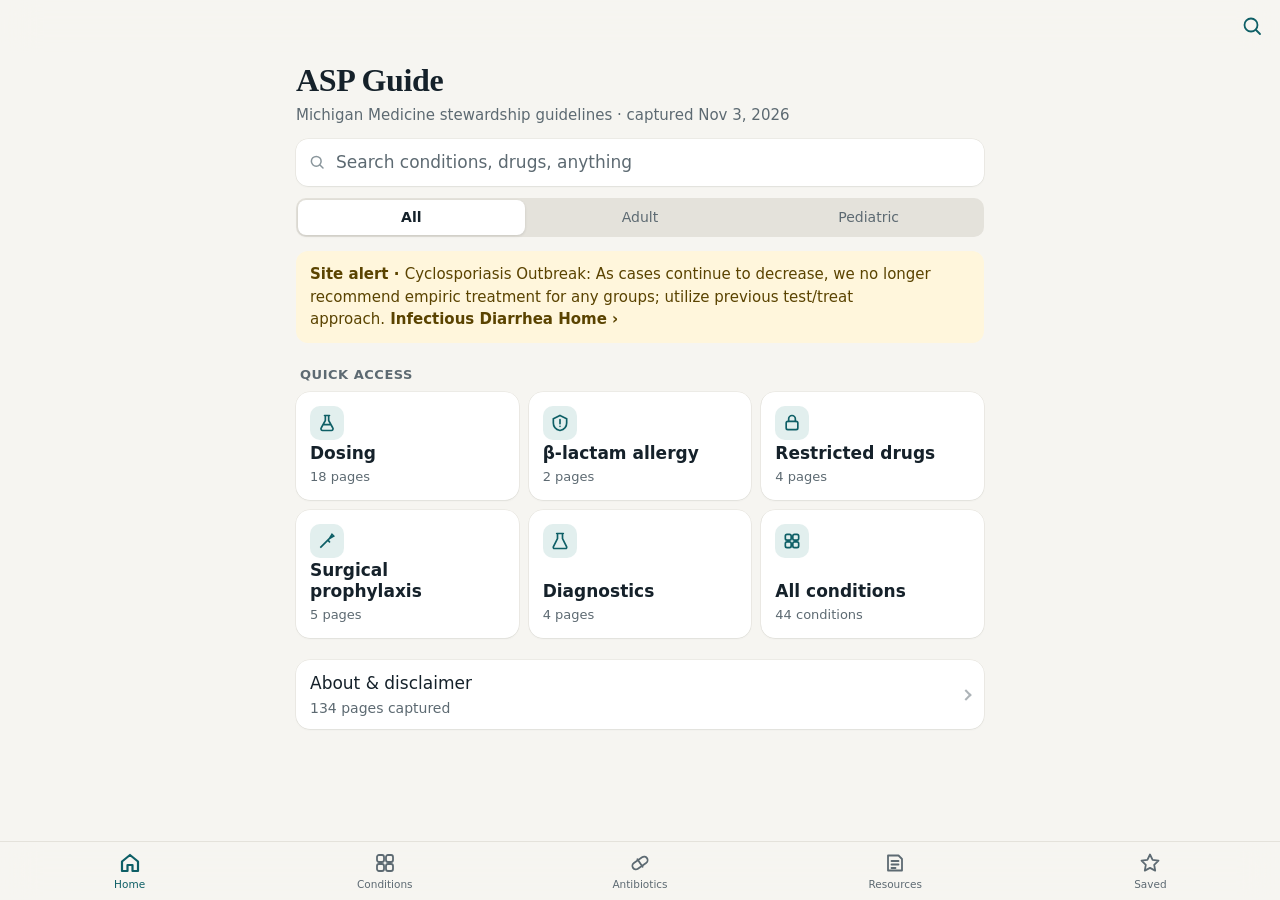
==== index.html @ 6a1a7a69 "Add files via upload" ====
<!doctype html>
<html lang="en">
<head>
  <meta charset="utf-8">
  <meta name="viewport" content="width=device-width, initial-scale=1, viewport-fit=cover">
  <meta name="robots" content="noindex, nofollow">
  <meta name="theme-color" content="#f6f5f1" media="(prefers-color-scheme: light)">
  <meta name="theme-color" content="#0f1417" media="(prefers-color-scheme: dark)">
  <meta name="apple-mobile-web-app-capable" content="yes">
  <meta name="mobile-web-app-capable" content="yes">
  <meta name="apple-mobile-web-app-status-bar-style" content="default">
  <meta name="apple-mobile-web-app-title" content="ASP Guide">
  <meta http-equiv="Content-Security-Policy" content="default-src 'self'; script-src 'self'; style-src 'self'; img-src 'self' data:; connect-src 'self'; base-uri 'none'; form-action 'none'">
  <title>ASP Guide</title>
  <link rel="manifest" href="manifest.webmanifest">
  <link rel="icon" href="icons/icon-192.png">
  <link rel="apple-touch-icon" href="icons/apple-touch-icon.png">
  <link rel="stylesheet" href="styles.css">
</head>
<body>
  <header class="bar" id="bar">
    <button class="bar-btn" id="back" type="button" aria-label="Back" hidden>
      <svg viewBox="0 0 24 24" aria-hidden="true"><path d="M15 5l-7 7 7 7"/></svg>
    </button>
    <h1 class="bar-title" id="bar-title"></h1>
    <div class="bar-right">
      <button class="bar-btn" id="aa" type="button" aria-label="Change text size" hidden>
        <svg viewBox="0 0 24 24" aria-hidden="true"><path d="M3 18l4.5-11L12 18M4.6 14.5h5.8M14 18l3-7 3 7M15 16h4"/></svg>
      </button>
      <button class="bar-btn" id="star" type="button" aria-label="Save" aria-pressed="false" hidden>
        <svg viewBox="0 0 24 24" aria-hidden="true"><path d="M12 3.5l2.6 5.3 5.9.9-4.3 4.1 1 5.8L12 16.9l-5.2 2.7 1-5.8L3.5 9.7l5.9-.9z"/></svg>
      </button>
      <button class="bar-btn" id="searchbtn" type="button" aria-label="Search">
        <svg viewBox="0 0 24 24" aria-hidden="true"><circle cx="11" cy="11" r="6.5"/><path d="M16 16l4 4"/></svg>
      </button>
    </div>
  </header>

  <div id="demo" class="demo" hidden>Demo data: placeholder text on the real page list. Run the capture to load the guidelines.</div>

  <main id="view" tabindex="-1"></main>

  <div id="toast" class="toast" role="status" hidden></div>

  <nav class="tabs" aria-label="Sections">
    <a href="#/" data-tab="home"><svg viewBox="0 0 24 24" aria-hidden="true"><path d="M4 10.5L12 4l8 6.5V20h-5.5v-6h-5v6H4z"/></svg><span>Home</span></a>
    <a href="#/conditions" data-tab="cond"><svg viewBox="0 0 24 24" aria-hidden="true"><rect x="4" y="4" width="7" height="7" rx="2"/><rect x="13" y="4" width="7" height="7" rx="2"/><rect x="4" y="13" width="7" height="7" rx="2"/><rect x="13" y="13" width="7" height="7" rx="2"/></svg><span>Conditions</span></a>
    <a href="#/drugs" data-tab="drugs"><svg viewBox="0 0 24 24" aria-hidden="true"><rect x="3.5" y="8.5" width="17" height="7" rx="3.5" transform="rotate(-35 12 12)"/><path d="M9.4 8.3l5.2 7.4"/></svg><span>Antibiotics</span></a>
    <a href="#/res" data-tab="res"><svg viewBox="0 0 24 24" aria-hidden="true"><path d="M5 4.5h10.5L19 8v11.5H5z"/><path d="M8.5 10h7M8.5 13.5h7M8.5 17h4"/></svg><span>Resources</span></a>
    <a href="#/saved" data-tab="saved"><svg viewBox="0 0 24 24" aria-hidden="true"><path d="M12 3.5l2.6 5.3 5.9.9-4.3 4.1 1 5.8L12 16.9l-5.2 2.7 1-5.8L3.5 9.7l5.9-.9z"/></svg><span>Saved</span></a>
  </nav>

  <script src="app.js" defer></script>
</body>
</html>
---- styles.css ----
:root {
  --bg: #f6f5f1; --card: #ffffff; --ink: #15212a; --muted: #5d6a72; --line: #e4e2db;
  --accent: #0e5f66; --accent-ink: #ffffff; --accent-soft: #e2efee;
  --peds: #6a4c93; --peds-soft: #efe9f6; --op: #8a5a12; --op-soft: #f7eedd;
  --mark: #ffe69c; --callout: #fff6dc; --callout-ink: #5a4300; --warn: #8b2f1c; --warn-soft: #fbebe6;
  --bar: rgba(246, 245, 241, .88); --shadow: 0 1px 2px rgba(20, 30, 35, .05), 0 0 0 .5px var(--line);
  --r: 14px; --tabh: 58px; --rd-scale: 1;
  --sans: -apple-system, BlinkMacSystemFont, "SF Pro Text", "Segoe UI", Roboto, system-ui, sans-serif;
  --serif: "New York", "Iowan Old Style", Charter, Georgia, serif;
  color-scheme: light dark;
}
@media (prefers-color-scheme: dark) {
  :root {
    --bg: #0f1417; --card: #182024; --ink: #e8ecea; --muted: #98a5ab; --line: #263137;
    --accent: #74cbd1; --accent-ink: #062427; --accent-soft: #15383b;
    --peds: #c4a8ec; --peds-soft: #2c2340; --op: #e6bd78; --op-soft: #33281a;
    --mark: #5c4a12; --callout: #2c2512; --callout-ink: #f3dc9a; --warn: #ffb4a3; --warn-soft: #3a1f19;
    --bar: rgba(15, 20, 23, .88); --shadow: 0 0 0 .5px var(--line);
  }
}
* { box-sizing: border-box; -webkit-tap-highlight-color: transparent; }
[hidden] { display: none !important; }
html { -webkit-text-size-adjust: 100%; }
body { margin: 0; background: var(--bg); color: var(--ink); font: 17px/1.5 var(--sans); min-height: 100dvh;
  padding-bottom: calc(var(--tabh) + env(safe-area-inset-bottom) + 28px); }
a { color: var(--accent); }
button { font: inherit; color: inherit; }
:focus-visible { outline: 3px solid var(--accent); outline-offset: 2px; border-radius: 8px; }
main:focus { outline: none; }
svg { width: 24px; height: 24px; fill: none; stroke: currentColor; stroke-width: 1.8; stroke-linecap: round; stroke-linejoin: round; }
.muted { color: var(--muted); }

/* top bar */
.bar { position: sticky; top: 0; z-index: 10; display: grid; grid-template-columns: 88px 1fr 88px; align-items: center;
  padding: calc(env(safe-area-inset-top) + 4px) 6px 4px; background: var(--bar);
  -webkit-backdrop-filter: saturate(1.6) blur(18px); backdrop-filter: saturate(1.6) blur(18px); border-bottom: .5px solid var(--line); }
.bar.bar-large { border-bottom-color: transparent; }
.bar-title { grid-column: 2; grid-row: 1; margin: 0; text-align: center; font-size: 17px; font-weight: 600; white-space: nowrap; overflow: hidden; text-overflow: ellipsis; }
.bar-right { grid-column: 3; grid-row: 1; display: flex; justify-content: flex-end; }
#back { grid-column: 1; grid-row: 1; }
.bar-btn { width: 44px; height: 44px; display: grid; place-items: center; border: 0; background: none; color: var(--accent); border-radius: 50%; cursor: pointer; padding: 0; }
.bar-btn:active { background: var(--accent-soft); }
#star[aria-pressed="true"] svg { fill: currentColor; }

.demo { max-width: 720px; margin: 8px auto 0; padding: 8px 12px; border-radius: 10px; background: var(--callout); color: var(--callout-ink); font-size: 13px; }
@media (max-width: 752px) { .demo { margin: 8px 16px 0; } }
main { max-width: 720px; margin: 0 auto; padding: 4px 16px 0; }

/* large titles */
.large { margin: 6px 0 12px; }
.large h1 { font-family: var(--serif); font-size: 32px; line-height: 1.1; letter-spacing: -.01em; margin: 0; font-weight: 700; }
.large-sub { margin: 6px 0 0; color: var(--muted); font-size: 15px; }

/* search */
.search-wrap { position: sticky; top: calc(env(safe-area-inset-top) + 53px); z-index: 5; background: var(--bg); padding: 8px 0 4px; margin: 0 -2px; }
.search { display: block; width: 100%; font: inherit; font-size: 17px; color: var(--ink); text-decoration: none;
  padding: 11px 14px 11px 40px; border-radius: 12px; border: 0; background-color: var(--card); box-shadow: var(--shadow);
  background-image: url("data:image/svg+xml,%3Csvg xmlns='http://www.w3.org/2000/svg' viewBox='0 0 24 24' fill='none' stroke='%238a969c' stroke-width='2' stroke-linecap='round'%3E%3Ccircle cx='11' cy='11' r='6.5'/%3E%3Cpath d='M16 16l4 4'/%3E%3C/svg%3E");
  background-repeat: no-repeat; background-position: 12px 50%; background-size: 18px; -webkit-appearance: none; appearance: none; }
.search.fake { color: var(--muted); margin: 4px 0 0; }
.search::-webkit-search-cancel-button { -webkit-appearance: none; }

/* population switch */
.seg { display: grid; grid-template-columns: repeat(3, 1fr); gap: 2px; padding: 2px; margin: 12px 0 2px; border-radius: 10px; background: var(--line); }
.seg-btn { border: 0; background: transparent; padding: 7px 0; border-radius: 8px; font-size: 14px; font-weight: 500; color: var(--muted); cursor: pointer; }
.seg-btn[aria-checked="true"] { background: var(--card); color: var(--ink); font-weight: 600; box-shadow: 0 1px 3px rgba(0,0,0,.12); }

/* sections + lists */
.sec { margin-top: 22px; }
.sec-h, .group-h { margin: 0 4px 8px; font-size: 13px; font-weight: 600; letter-spacing: .04em; text-transform: uppercase; color: var(--muted); }
.group-h { margin-top: 30px; color: var(--ink); font-size: 14px; }
.list { list-style: none; margin: 0; padding: 0; background: var(--card); border-radius: var(--r); overflow: hidden; box-shadow: var(--shadow); }
.list > li + li { border-top: .5px solid var(--line); }
.row { display: flex; align-items: center; gap: 12px; min-height: 52px; padding: 11px 14px; color: inherit; text-decoration: none; cursor: pointer; }
.row:active { background: var(--accent-soft); }
.row-main { flex: 1; min-width: 0; display: flex; flex-direction: column; gap: 2px; }
.row-title { font-weight: 500; overflow-wrap: anywhere; }
.row-sub { font-size: 14px; color: var(--muted); line-height: 1.4; overflow-wrap: anywhere; }
.row-meta { font-size: 12px; font-weight: 600; letter-spacing: .02em; }
.chev { width: 8px; height: 8px; border-right: 2px solid var(--muted); border-top: 2px solid var(--muted); transform: rotate(45deg); opacity: .5; flex: none; transition: transform .15s; }
.ext { color: var(--muted); flex: none; }
.count { min-width: 30px; text-align: center; font-size: 13px; font-weight: 600; padding: 2px 8px; border-radius: 999px; background: var(--accent-soft); color: var(--accent); font-variant-numeric: tabular-nums; flex: none; }
.hint { color: var(--muted); font-size: 14px; margin: 12px 4px 0; }
.empty { color: var(--muted); font-size: 15px; padding: 14px; }
.empty-state { text-align: center; padding: 48px 24px; }
.empty-title { font-weight: 600; font-size: 18px; margin: 0 0 6px; }

/* population badges */
.badges { display: inline-flex; gap: 4px; flex: none; }
.pb { font-size: 11px; font-weight: 700; min-width: 22px; height: 22px; padding: 0 6px; display: inline-grid; place-items: center; border-radius: 6px; background: var(--accent-soft); color: var(--accent); }
.pb-p { background: var(--peds-soft); color: var(--peds); }
.pb-o { background: var(--op-soft); color: var(--op); }
.pill { display: inline-block; font-size: 12px; font-weight: 600; padding: 2px 9px; border-radius: 999px; background: var(--accent-soft); color: var(--accent); }
.pill-q { background: var(--line); color: var(--muted); }
.pill-s { margin-left: auto; flex: none; }

/* home */
.alert { display: block; margin-top: 14px; padding: 12px 14px; border-radius: 12px; background: var(--callout); color: var(--callout-ink); text-decoration: none; font-size: 15px; }
.qa-grid { display: grid; grid-template-columns: repeat(2, minmax(0, 1fr)); gap: 10px; }
@media (min-width: 560px) { .qa-grid { grid-template-columns: repeat(3, minmax(0, 1fr)); } }
.qa { display: flex; flex-direction: column; gap: 2px; padding: 14px; min-height: 108px; border-radius: var(--r); background: var(--card); box-shadow: var(--shadow); color: var(--ink); text-decoration: none; }
.qa:active { transform: scale(.98); }
.qa-label { font-weight: 600; margin-top: auto; line-height: 1.25; }
.qa-n { font-size: 13px; color: var(--muted); }
.qa-icon { width: 34px; height: 34px; border-radius: 10px; background: var(--accent-soft) center / 20px no-repeat; }
.qa-icon[data-i="dosing"] { background-image: url("data:image/svg+xml,%3Csvg xmlns='http://www.w3.org/2000/svg' viewBox='0 0 24 24' fill='none' stroke='%230e5f66' stroke-width='2' stroke-linecap='round'%3E%3Cpath d='M9 3h6M10 3v6l-5 9a2 2 0 002 3h10a2 2 0 002-3l-5-9V3M7.5 14h9'/%3E%3C/svg%3E"); }
.qa-icon[data-i="allergy"] { background-image: url("data:image/svg+xml,%3Csvg xmlns='http://www.w3.org/2000/svg' viewBox='0 0 24 24' fill='none' stroke='%230e5f66' stroke-width='2' stroke-linecap='round'%3E%3Cpath d='M12 3l8 4v5c0 4.5-3.4 8-8 9-4.6-1-8-4.5-8-9V7z'/%3E%3Cpath d='M12 8v5M12 16h.01'/%3E%3C/svg%3E"); }
.qa-icon[data-i="restricted"] { background-image: url("data:image/svg+xml,%3Csvg xmlns='http://www.w3.org/2000/svg' viewBox='0 0 24 24' fill='none' stroke='%230e5f66' stroke-width='2' stroke-linecap='round'%3E%3Crect x='5' y='10' width='14' height='10' rx='2'/%3E%3Cpath d='M8 10V7a4 4 0 018 0v3'/%3E%3C/svg%3E"); }
.qa-icon[data-i="surg"] { background-image: url("data:image/svg+xml,%3Csvg xmlns='http://www.w3.org/2000/svg' viewBox='0 0 24 24' fill='none' stroke='%230e5f66' stroke-width='2' stroke-linecap='round'%3E%3Cpath d='M4 20L15 9l3-5 2 2-5 3L4 20zM13 11l2 2'/%3E%3C/svg%3E"); }
.qa-icon[data-i="diag"] { background-image: url("data:image/svg+xml,%3Csvg xmlns='http://www.w3.org/2000/svg' viewBox='0 0 24 24' fill='none' stroke='%230e5f66' stroke-width='2' stroke-linecap='round'%3E%3Cpath d='M9 3v6L4 19a1.5 1.5 0 001.3 2h13.4A1.5 1.5 0 0020 19l-5-10V3M8 3h8'/%3E%3C/svg%3E"); }
.qa-icon[data-i="cond"] { background-image: url("data:image/svg+xml,%3Csvg xmlns='http://www.w3.org/2000/svg' viewBox='0 0 24 24' fill='none' stroke='%230e5f66' stroke-width='2' stroke-linecap='round'%3E%3Crect x='4' y='4' width='7' height='7' rx='2'/%3E%3Crect x='13' y='4' width='7' height='7' rx='2'/%3E%3Crect x='4' y='13' width='7' height='7' rx='2'/%3E%3Crect x='13' y='13' width='7' height='7' rx='2'/%3E%3C/svg%3E"); }
@media (prefers-color-scheme: dark) { .qa-icon { filter: brightness(2.4) saturate(.6); } }

/* chips */
.chips { display: flex; flex-wrap: wrap; gap: 8px; }
.hscroll { display: flex; gap: 8px; overflow-x: auto; scrollbar-width: none; padding: 2px 16px; margin: 0 -16px; -webkit-overflow-scrolling: touch; }
.hscroll::-webkit-scrollbar { display: none; }
.chip { flex: none; display: inline-flex; flex-direction: column; font-size: 14px; font-weight: 500; padding: 7px 12px; border-radius: 999px; border: 0;
  background: var(--accent-soft); color: var(--accent); text-decoration: none; cursor: pointer; white-space: nowrap; max-width: 260px; overflow: hidden; text-overflow: ellipsis; }
.chip-out { border-radius: 12px; background: var(--card); box-shadow: var(--shadow); color: var(--ink); white-space: normal; max-width: 220px; line-height: 1.3; }
.chip-k { font-size: 11px; font-weight: 700; letter-spacing: .03em; text-transform: uppercase; color: var(--accent); margin-bottom: 2px; }

/* reader */
.reader { padding-top: 4px; }
.rd-badges { display: flex; gap: 6px; margin-top: 10px; }
.rd-title { font-family: var(--serif); font-size: 29px; line-height: 1.15; margin: 8px 0 12px; font-weight: 700; letter-spacing: -.01em; }
.versions { margin: 4px 0 14px; }
.versions-label { display: block; font-size: 12px; font-weight: 600; letter-spacing: .04em; text-transform: uppercase; color: var(--muted); margin: 0 0 6px 2px; }
.toc { position: sticky; top: calc(env(safe-area-inset-top) + 53px); z-index: 4; background: var(--bg); padding: 8px 0; margin: 0 0 4px; border-bottom: .5px solid var(--line); }
.toc .chip { background: var(--card); box-shadow: var(--shadow); color: var(--ink); font-size: 13px; padding: 6px 11px; }
.agents { margin: 10px 0 4px; }
.agents summary { cursor: pointer; font-size: 14px; font-weight: 600; color: var(--accent); padding: 4px 2px; list-style: none; }
.agents summary::-webkit-details-marker { display: none; }
.agents summary::after { content: " ▾"; }
.agents[open] summary::after { content: " ▴"; }
.agents .chips { margin-top: 8px; }
.rd-body { font-size: calc(17px * var(--rd-scale)); }
.rd-body p, .rd-body li { max-width: 68ch; }
.rd-body .rd-h { font-size: 1.18em; margin: 1.7em 0 .45em; line-height: 1.25; scroll-margin-top: 120px; }
.rd-body h3.rd-h { font-size: 1.06em; }
.rd-body h4.rd-h { font-size: .9em; text-transform: uppercase; letter-spacing: .03em; color: var(--muted); }
.rd-ul { padding-left: 1.2em; margin: .5em 0; }
.rd-ul li { margin: .4em 0; }
.rd-ul li::marker { color: var(--accent); }
.rd-ul li.d1 { margin-left: 1.1em; } .rd-ul li.d2 { margin-left: 2.2em; } .rd-ul li.d3 { margin-left: 3.3em; }
.rd-table { overflow-x: auto; margin: 1em -16px; padding: 0 16px 4px; -webkit-overflow-scrolling: touch; }
.rd-table table { border-collapse: separate; border-spacing: 0; font-size: .88em; min-width: 100%; background: var(--card); border-radius: 12px; box-shadow: var(--shadow); }
.rd-table th, .rd-table td { text-align: left; vertical-align: top; padding: 9px 12px; border-bottom: .5px solid var(--line); min-width: 120px; }
.rd-table tr:last-child td { border-bottom: 0; }
.rd-table th { font-size: .85em; font-weight: 600; color: var(--muted); background: var(--accent-soft); }
.rd-table th:first-child { border-top-left-radius: 12px; } .rd-table th:last-child { border-top-right-radius: 12px; }
.in-link { font-weight: 500; text-decoration: none; }
.in-link::after { content: " ›"; opacity: .6; }
.tag { margin-left: 6px; font-size: 11px; font-weight: 600; padding: 1px 7px; border-radius: 999px; background: var(--line); color: var(--muted); white-space: nowrap; vertical-align: 2px; }
.rd-foot { margin-top: 32px; padding-top: 16px; border-top: .5px solid var(--line); text-align: center; }
.rd-foot p { font-size: 13px; }
mark { background: var(--mark); color: inherit; border-radius: 3px; padding: 0 1px; }
.flash { animation: flash 1.8s ease-out; border-radius: 6px; }
@keyframes flash { 0%, 35% { box-shadow: 0 0 0 6px var(--mark); background: var(--mark); } 100% { box-shadow: 0 0 0 6px transparent; } }
.callout { background: var(--callout); color: var(--callout-ink); padding: 12px 14px; border-radius: 12px; }
.notice { margin-top: 16px; padding: 12px 14px; border-radius: 12px; background: var(--warn-soft); color: var(--warn); font-size: 15px; }
.notice a { color: inherit; font-weight: 600; }

/* drug detail */
.exp > summary { list-style: none; }
.exp > summary::-webkit-details-marker { display: none; }
.chev-d { transform: rotate(135deg); }
.exp[open] .chev-d { transform: rotate(-45deg); }
.exp-body { padding: 0 14px 14px; display: flex; flex-direction: column; gap: 12px; }
.exp-page { display: flex; flex-direction: column; gap: 6px; }
.exp-title { display: flex; align-items: center; gap: 8px; font-size: 14px; font-weight: 600; color: var(--accent); text-decoration: none; }
.psg { display: block; font-size: 15px; line-height: 1.45; color: var(--ink); text-decoration: none; padding: 9px 11px; border-radius: 10px; background: var(--bg); }
.psg:active { background: var(--accent-soft); }
.card-li { padding: 12px 14px; display: flex; flex-direction: column; gap: 8px; }

/* buttons, toast */
.btn { display: inline-block; padding: 11px 18px; border-radius: 12px; background: var(--accent); color: var(--accent-ink); text-decoration: none; font-weight: 600; border: 0; cursor: pointer; }
.btn-quiet { display: block; margin: 18px auto 0; background: transparent; color: var(--muted); font-weight: 500; }
.toast { position: fixed; left: 50%; transform: translateX(-50%); bottom: calc(var(--tabh) + env(safe-area-inset-bottom) + 14px); z-index: 20;
  background: var(--ink); color: var(--bg); padding: 8px 16px; border-radius: 999px; font-size: 14px; font-weight: 500; }

/* tab bar */
.tabs { position: fixed; inset: auto 0 0 0; z-index: 10; display: grid; grid-template-columns: repeat(5, 1fr);
  padding: 5px 2px calc(env(safe-area-inset-bottom) + 3px); background: var(--bar);
  -webkit-backdrop-filter: saturate(1.6) blur(18px); backdrop-filter: saturate(1.6) blur(18px); border-top: .5px solid var(--line); }
.tabs a { display: flex; flex-direction: column; align-items: center; gap: 2px; padding: 4px 0; font-size: 10.5px; font-weight: 500; color: var(--muted); text-decoration: none; }
.tabs a[aria-current="page"] { color: var(--accent); }
.tabs a[aria-current="page"] svg { stroke-width: 2.2; }

@media (prefers-reduced-motion: reduce) { *, .flash { animation: none !important; transition: none !important; } html { scroll-behavior: auto; } }

/* PDF document viewer */
.doc { margin: 14px -16px 0; }
.doc-bar { display: flex; align-items: center; justify-content: space-between; padding: 0 16px 8px; }
.doc-n { font-size: 13px; color: var(--muted); font-weight: 600; }
.doc-btn { font-size: 14px; font-weight: 600; text-decoration: none; padding: 6px 12px; border-radius: 999px; background: var(--accent-soft); }
.doc-page { margin: 0 0 12px; position: relative; scroll-margin-top: 110px; }
.doc-page img { display: block; width: 100%; height: auto; background: #fff; box-shadow: var(--shadow); }
@media (min-width: 752px) { .doc { margin: 14px 0 0; } .doc-bar { padding: 0 0 8px; } .doc-page img { border-radius: 8px; } }
.doc-page figcaption { position: absolute; right: 10px; bottom: 8px; font-size: 11px; font-weight: 600; color: #fff; background: rgba(20, 30, 35, .62); padding: 2px 8px; border-radius: 999px; }
.doc-page.flash img { outline: 4px solid var(--mark); }
.hit-banner { position: sticky; top: calc(env(safe-area-inset-top) + 104px); z-index: 3; margin: 8px 0; padding: 10px 12px; border-radius: 12px; background: var(--callout); color: var(--callout-ink); box-shadow: 0 4px 14px rgba(0,0,0,.08); }
.hit-banner p { margin: 4px 0 0; font-size: 15px; color: var(--ink); }
.textver { margin-top: 18px; border-top: .5px solid var(--line); padding-top: 12px; }
.textver > summary { cursor: pointer; font-weight: 600; color: var(--accent); }
.pg-label { font-size: 12px !important; font-weight: 700; letter-spacing: .04em; text-transform: uppercase; color: var(--muted); margin: 1.4em 0 .3em; }
.small { font-size: 13px; }
.alert-link { font-weight: 600; white-space: nowrap; }

/* native guidelines */
.rd-sub { margin: -6px 0 8px; color: var(--muted); font-size: 15px; }
.rd-meta { display: flex; flex-wrap: wrap; align-items: center; gap: 10px; margin: 0 0 12px; font-size: 14px; }
.rd-body strong { font-weight: 650; }
.rd-body sup { font-size: .68em; line-height: 0; color: var(--muted); }
.tb-cap { font-size: .8em; font-weight: 700; letter-spacing: .04em; text-transform: uppercase; color: var(--accent); margin: 1.8em 0 .6em; scroll-margin-top: 120px; line-height: 1.3; }
.tb-cards { display: flex; flex-direction: column; gap: 10px; margin: .6em 0 1.2em; }
.card-row { background: var(--card); border-radius: 14px; box-shadow: var(--shadow); padding: 12px 14px; display: flex; flex-direction: column; gap: 10px; }
.card-title { font-weight: 650; font-size: 1.02em; padding-bottom: 8px; border-bottom: .5px solid var(--line); }
.card-title p, .card-val p { margin: 0 0 .25em; }
.card-label { font-size: .72em; font-weight: 700; letter-spacing: .05em; text-transform: uppercase; color: var(--muted); margin-bottom: 3px; }
.card-val { font-size: .97em; }
.card-val p.conj, .rd-table p.conj { font-size: .72em; font-weight: 700; letter-spacing: .08em; color: var(--muted); margin: .3em 0; }
.card-val p.lbl, .rd-table p.lbl { font-weight: 600; margin-top: .5em; color: var(--accent); }
.card-cell + .card-cell { padding-top: 10px; border-top: .5px dashed var(--line); }
.tb-wrap .rd-table th[scope="row"] { background: var(--card); color: var(--ink); font-weight: 600; font-size: inherit; }
.rd-table p { margin: 0 0 .2em; }
.fig { margin: 1em -16px; }
.fig img { display: block; width: 100%; height: auto; background: #fff; box-shadow: var(--shadow); }
.fig figcaption { font-size: 12px; color: var(--muted); padding: 6px 16px 0; }
.fig .textver { margin: 6px 16px 0; }
@media (min-width: 752px) { .fig { margin: 1em 0; } .fig img { border-radius: 8px; } .fig figcaption, .fig .textver { padding-left: 0; margin-left: 0; } }
.extra { margin-top: 14px; border-top: .5px solid var(--line); padding-top: 12px; }
.extra > summary { cursor: pointer; font-weight: 600; color: var(--accent); }
.refs { font-size: 13px; color: var(--muted); padding-left: 1.3em; }
.refs li { margin: .5em 0; }
[data-u].flash { animation: flash 2s ease-out; }

/* flowchart pathways */
.flow { margin: 1.2em 0; }
.flow-top { margin-bottom: 8px; }
.flow-tag { font-size: 11px; font-weight: 700; letter-spacing: .06em; text-transform: uppercase; color: var(--muted); }
.flow-col { margin-bottom: 14px; }
.flow-head { font-size: .78em; font-weight: 700; letter-spacing: .05em; text-transform: uppercase; color: var(--accent); margin: 0 0 8px 2px; }
.flow-card { background: var(--card); border-radius: 14px; box-shadow: var(--shadow); padding: 12px 14px; margin-bottom: 10px; }
.flow-node p { margin: 0 0 .3em; }
.flow-next { margin-top: 10px; padding-left: 12px; border-left: 3px solid var(--accent-soft); display: flex; flex-direction: column; gap: 10px; }
.flow-arrow { font-size: .72em; font-weight: 700; letter-spacing: .05em; text-transform: uppercase; color: var(--muted); }
.flow-next .flow-node { background: var(--bg); border-radius: 10px; padding: 9px 11px; }
.flow-note { font-size: .92em; color: var(--muted); margin: 8px 2px; }
.flow-img { display: block; width: 100%; height: auto; margin-top: 8px; border-radius: 8px; background: #fff; }
.rec { margin: 1em 0; padding: 10px 12px; border-radius: 12px; border: 1px dashed var(--line); font-size: .92em; }
.rec-h { font-size: 11px; font-weight: 700; letter-spacing: .05em; text-transform: uppercase; color: var(--muted); margin-bottom: 4px; }
.rec p { margin: .3em 0; }
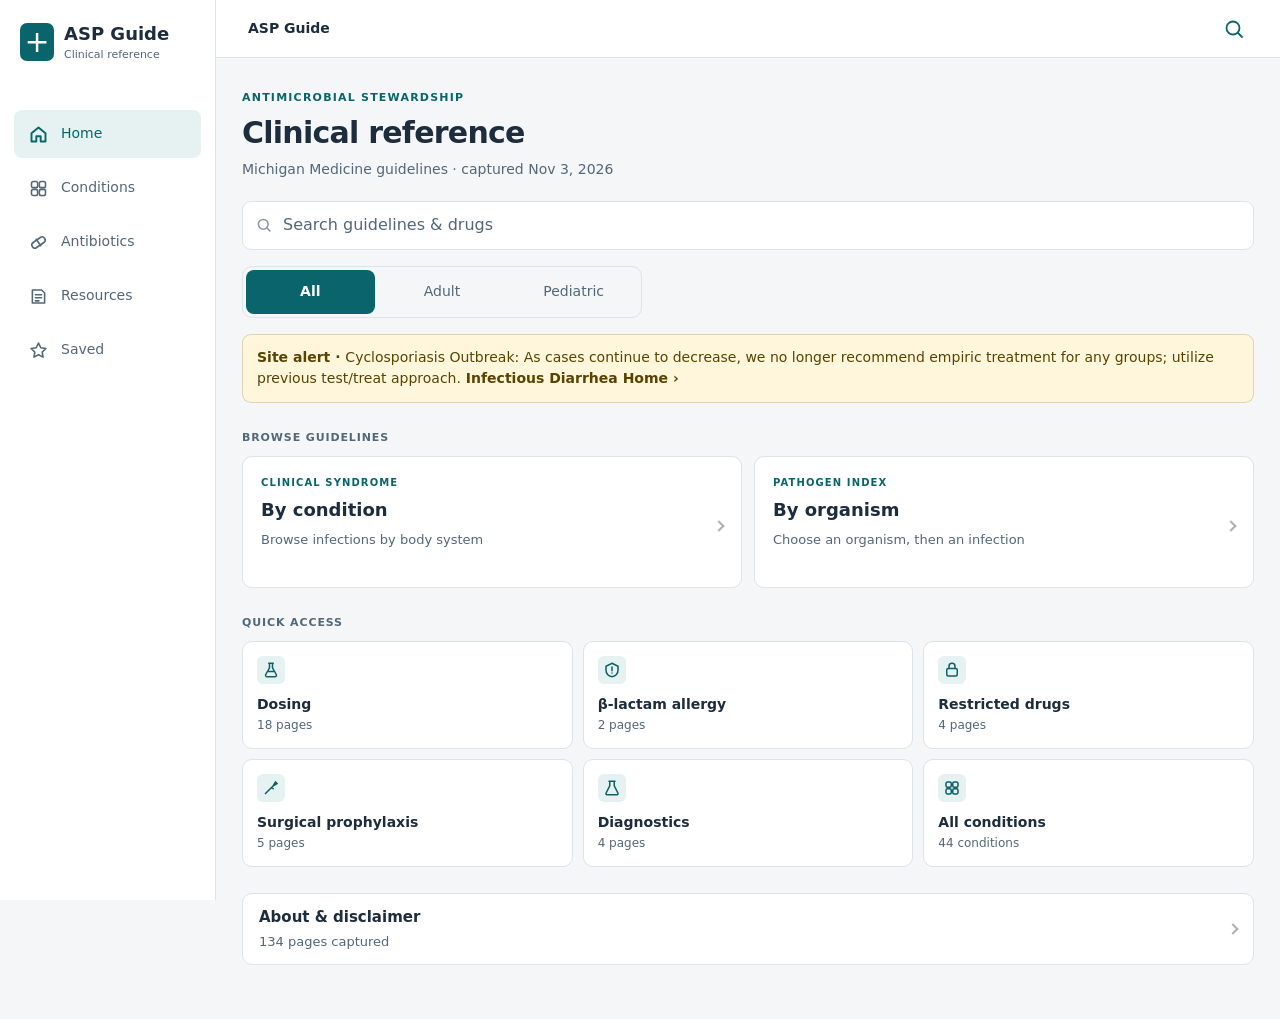
==== commit ed2446e0: "Add files via upload" ====
--- a/index.html
+++ b/index.html
@@ -18,6 +18,8 @@
   <link rel="stylesheet" href="styles.css">
 </head>
 <body>
+  <a class="skip-link" href="#view" onclick="document.getElementById('view').focus(); return false;">Skip to content</a>
+  <a class="app-brand" href="#/" aria-label="ASP Guide home"><span class="brand-symbol" aria-hidden="true">+</span><span>ASP Guide<small>Clinical reference</small></span></a>
   <header class="bar" id="bar">
     <button class="bar-btn" id="back" type="button" aria-label="Back" hidden>
       <svg viewBox="0 0 24 24" aria-hidden="true"><path d="M15 5l-7 7 7 7"/></svg>
--- a/styles.css
+++ b/styles.css
@@ -251,3 +251,273 @@
 .rec { margin: 1em 0; padding: 10px 12px; border-radius: 12px; border: 1px dashed var(--line); font-size: .92em; }
 .rec-h { font-size: 11px; font-weight: 700; letter-spacing: .05em; text-transform: uppercase; color: var(--muted); margin-bottom: 4px; }
 .rec p { margin: .3em 0; }
+
+/* ===== Unified clinical reference interface ===== */
+:root {
+  --bg:#f4f6f8; --card:#fff; --ink:#1d2d3d; --muted:#536779; --line:#dce3e9;
+  --accent:#09656b; --accent-ink:#fff; --accent-soft:#e5f2f1;
+  --bar:rgba(255,255,255,.96); --r:10px;
+  --shadow:0 1px 2px rgba(19,40,55,.035); --tabh:66px;
+}
+:root[data-theme="light"] { color-scheme:light; }
+:root[data-theme="dark"] {
+  color-scheme:dark; --bg:#11191f; --card:#1b262f; --ink:#e4edf4; --muted:#b0bfcb; --line:#35434e;
+  --accent:#85d4d0; --accent-ink:#082b2e; --accent-soft:#203d40; --bar:rgba(21,31,39,.97);
+  --peds:#d2b5f2; --peds-soft:#302840; --op:#ebc380; --op-soft:#382e20;
+  --mark:#66501b; --callout:#352e1d; --callout-ink:#f5dfa6; --warn:#ffc2ad; --warn-soft:#3a2823;
+}
+@media (prefers-color-scheme:dark) {
+  :root:not([data-theme="light"]) {
+    --bg:#11191f; --card:#1b262f; --ink:#e4edf4; --muted:#b0bfcb; --line:#35434e;
+    --accent:#85d4d0; --accent-ink:#082b2e; --accent-soft:#203d40; --bar:rgba(21,31,39,.97);
+  }
+  :root[data-theme="light"] {
+    --bg:#f4f6f8; --card:#fff; --ink:#1d2d3d; --muted:#536779; --line:#dce3e9;
+    --accent:#09656b; --accent-ink:#fff; --accent-soft:#e5f2f1; --bar:rgba(255,255,255,.96);
+    --peds:#6a4c93; --peds-soft:#efe9f6; --op:#8a5a12; --op-soft:#f7eedd;
+    --mark:#ffe69c; --callout:#fff6dc; --callout-ink:#5a4300; --warn:#8b2f1c; --warn-soft:#fbebe6;
+  }
+}
+html {scroll-padding-top:76px;}
+body {font-size:16px;line-height:1.55;}
+button, a, summary {touch-action:manipulation;}
+button {cursor:pointer;}
+button:disabled {cursor:default;opacity:.65;}
+main {max-width:1060px;padding:22px 24px 12px;}
+main > * {min-width:0;}
+.skip-link {position:fixed;top:8px;left:8px;z-index:40;transform:translateY(-180%);background:var(--ink);color:var(--bg);padding:12px 16px;border-radius:8px;}
+.skip-link:focus {transform:none;}
+.app-brand {display:none;}
+.eyebrow {font-size:11px;line-height:1.5;font-weight:700;letter-spacing:.11em;text-transform:uppercase;color:var(--accent);margin:0 0 8px;}
+.bar {grid-template-columns:48px minmax(0,1fr) 132px;padding:calc(env(safe-area-inset-top) + 6px) 12px 6px;min-height:58px;backdrop-filter:blur(12px);border-bottom:1px solid var(--line);}
+.bar.bar-large {border-bottom:1px solid var(--line);grid-template-columns:1fr;}
+.bar-title {font-size:14px;text-align:left;padding:0 8px;font-weight:600;}
+.bar.bar-large .bar-right {grid-column:1;}
+.bar.bar-large .bar-title {grid-column:1;}
+.bar.bar-large .bar-title:empty::after {content:'ASP Guide';font-size:16px;}
+.bar-btn {border-radius:8px;}
+.bar-right {width:132px;}
+.large {margin:2px 0 20px;}
+.large h1,.rd-title {font-family:var(--sans);font-size:28px;line-height:1.22;letter-spacing:-.025em;font-weight:700;}
+.large-sub {font-size:14px;max-width:65ch;margin-top:8px;}
+.seg {max-width:400px;border:1px solid var(--line);background:var(--bg);gap:3px;padding:3px;margin:16px 0;}
+.seg-btn {min-height:44px;padding:8px;font-size:14px;}
+.seg-btn[aria-checked="true"] {background:var(--accent);color:var(--accent-ink);box-shadow:none;}
+.search-wrap {position:relative;top:auto;z-index:1;padding:0;margin:16px 0;}
+.search {min-height:48px;border:1px solid var(--line);border-radius:9px;padding-top:11px;padding-bottom:11px;box-shadow:none;font-size:16px;}
+.search:focus {border-color:var(--accent);outline:2px solid var(--accent-soft);}
+.search.fake {margin:16px 0;}
+.sec {margin-top:26px;}
+.sec-h,.group-h {margin:0 0 10px;font-size:11px;letter-spacing:.08em;font-weight:700;}
+.list {border:1px solid var(--line);box-shadow:none;}
+.row {min-height:64px;padding:13px 16px;gap:12px;}
+.row-title {font-size:15px;font-weight:600;line-height:1.4;}
+.row-sub {font-size:13px;margin-top:3px;}
+.row:hover {background:var(--accent-soft);}
+.count {font-size:12px;}
+.browse-switch {display:flex;border-bottom:1px solid var(--line);gap:24px;margin-bottom:16px;}
+.browse-switch a {display:flex;align-items:center;min-height:48px;padding:8px 0;color:var(--muted);text-decoration:none;font-weight:600;font-size:14px;border-bottom:2px solid transparent;}
+.browse-switch a[aria-current] {border-color:var(--accent);color:var(--accent);}
+.browse-grid {display:grid;grid-template-columns:1fr 1fr;gap:12px;}
+.browse-card {position:relative;display:flex;flex-direction:column;gap:6px;padding:18px 38px 18px 18px;min-height:132px;border:1px solid var(--line);border-radius:10px;background:var(--card);text-decoration:none;color:var(--ink);}
+.browse-card .eyebrow {margin:0;font-size:10px;}
+.browse-card strong {font-size:18px;}
+.browse-card .muted {font-size:13px;}
+.browse-card .chev {position:absolute;right:18px;top:50%;}
+.browse-card:hover {border-color:var(--accent);}
+.qa-grid {gap:10px;}
+.qa {border:1px solid var(--line);box-shadow:none;min-height:100px;padding:14px;border-radius:10px;}
+.qa-icon {width:28px;height:28px;background-size:18px;border-radius:6px;}
+.qa-label {font-size:14px;margin-top:10px;}
+.qa-n {font-size:12px;}
+.alert {border:1px solid color-mix(in srgb,var(--callout-ink) 20%,transparent);border-radius:9px;font-size:14px;}
+.tabs {background:var(--card);border-top:1px solid var(--line);padding:4px 4px calc(env(safe-area-inset-bottom) + 5px);backdrop-filter:none;}
+.tabs a {min-height:52px;border-radius:8px;justify-content:center;gap:3px;font-size:10px;}
+.tabs a[aria-current] {background:var(--accent-soft);}
+.tabs svg {width:21px;height:21px;}
+.reader {padding:0;}
+.rd-badges {margin:0 0 12px;}
+.pill {font-size:11px;padding:4px 9px;border-radius:5px;}
+.breadcrumbs {display:flex;flex-wrap:wrap;align-items:center;gap:8px;font-size:13px;margin:4px 0 10px;}
+.breadcrumbs a {display:inline-flex;align-items:center;min-height:44px;text-underline-offset:3px;}
+.rd-title {font-size:27px;margin:4px 0 12px;max-width:35ch;}
+.rd-sub {font-size:14px;line-height:1.5;max-width:70ch;margin:0 0 12px;}
+.rd-meta {gap:12px;font-size:13px;margin-bottom:18px;}
+.rd-meta a {display:inline-flex;align-items:center;min-height:44px;}
+.versions {margin:18px 0;border-top:1px solid var(--line);padding-top:14px;}
+.versions-label {font-size:10px;letter-spacing:.08em;}
+.hscroll {margin:0;padding:2px 0 6px;scrollbar-width:thin;}
+.chip {min-height:44px;justify-content:center;padding:10px 12px;font-size:13px;border-radius:7px;}
+.chip-out {border:1px solid var(--line);box-shadow:none;}
+.chip-k {font-size:10px;}
+.agents {margin:12px 0;}
+.agents summary {min-height:44px;display:flex;align-items:center;}
+.reader-contents {margin:16px 0;border:1px solid var(--line);border-radius:9px;background:var(--card);overflow:hidden;}
+.reader-contents > summary {font-size:13px;font-weight:600;padding:13px 16px;cursor:pointer;min-height:48px;color:var(--accent);}
+.reader-contents nav {padding:0 8px 8px;display:grid;grid-template-columns:repeat(auto-fit,minmax(200px,1fr));}
+.reader-contents button {background:none;border:0;text-align:left;color:var(--ink);font-size:14px;line-height:1.4;padding:10px;min-height:44px;border-radius:6px;}
+.reader-contents button:hover {background:var(--accent-soft);}
+.rd-body {font-size:calc(16px * var(--rd-scale));line-height:1.65;overflow-wrap:break-word;}
+.rd-body p,.rd-body li {max-width:none;}
+.rd-body > p,.rd-body > .rd-ul {max-width:80ch;}
+.rd-body p {margin:.65em 0;}
+.rd-body .rd-h {font-size:1.18em;color:var(--ink);letter-spacing:-.01em;margin:1.7em 0 .7em;padding-top:4px;line-height:1.4;scroll-margin-top:80px;}
+.rd-body h3.rd-h {font-size:1.07em;}
+.rd-body h4.rd-h {font-size:.88em;letter-spacing:.03em;color:var(--muted);}
+.rd-body strong {font-weight:650;}
+.rd-body sup {color:inherit;}
+.scope-panel {padding:16px 18px;background:var(--card);border:1px solid var(--line);border-radius:9px;font-size:.94em;line-height:1.65;margin:20px 0;}
+.scope-panel p {margin:0;}
+.clinical-note {padding:12px 18px;border-left:3px solid var(--accent);background:var(--accent-soft);border-radius:0 7px 7px 0;margin:16px 0;line-height:1.6;}
+.clinical-note p {margin:0;}
+.clinical-table {margin:20px 0;min-width:0;}
+.tb-cap {font-size:.94em;letter-spacing:0;text-transform:none;color:var(--ink);margin:0 0 12px;line-height:1.5;}
+.table-viewport {border:1px solid var(--line);border-radius:9px;overflow:auto;max-width:100%;background:var(--card);scrollbar-width:thin;}
+.clinical-table table {width:100%;border-collapse:separate;border-spacing:0;font-size:.91em;line-height:1.6;table-layout:fixed;}
+.clinical-table th,.clinical-table td {vertical-align:top;text-align:left;padding:14px 16px;border-right:1px solid var(--line);border-bottom:1px solid var(--line);overflow-wrap:break-word;min-width:0;}
+.clinical-table th:last-child,.clinical-table td:last-child {border-right:0;}
+.clinical-table tr:last-child > * {border-bottom:0;}
+.clinical-table thead th {background:var(--accent-soft);color:var(--accent);font-size:.83em;letter-spacing:.02em;font-weight:700;line-height:1.5;}
+.clinical-table tbody th {font-weight:500;background:color-mix(in srgb,var(--bg) 45%,var(--card));}
+.clinical-table p {margin:0 0 .55em;}
+.clinical-table p:last-child {margin-bottom:0;}
+.clinical-table .lbl {font-weight:600;color:var(--accent);margin-top:1em;}
+.clinical-table .lbl:first-child {margin-top:0;}
+.conj {font-size:.76em;letter-spacing:.06em;font-weight:700;color:var(--muted);}
+.source-bullet {padding-left:1em;text-indent:-.85em;}
+.source-nested {margin-left:1.25em!important;}
+.table-scroll table {table-layout:auto;min-width:650px;}
+.table-scroll th,.table-scroll td {min-width:155px;max-width:380px;}
+.table-hint {color:var(--muted);font-size:12px!important;margin:0 0 6px!important;}
+.regimen-table table {table-layout:fixed;}
+.regimen-table th:first-child {width:28%;}
+.regimen-table tbody th {font-weight:600;}
+.regimen-table .regimen-or td {padding:5px 16px;text-align:center;font-size:.72em;letter-spacing:.06em;font-weight:700;background:var(--bg);color:var(--muted);}
+.treatment-group {font-size:1em;margin:16px 0 10px;font-weight:600;}
+.allergy-regimens {border:1px solid var(--line);background:var(--card);padding:16px 18px;border-radius:9px;margin:16px 0;}
+.allergy-regimens h3 {margin-top:0;}
+.allergy-regimens p {padding-top:12px;border-top:1px solid var(--line);}
+.allergy-regimens p:nth-last-child(2) {padding:0;border:0;text-align:center;font-size:.75em;color:var(--muted);font-weight:700;}
+.source-column-title {margin-top:28px;}
+.guidance-panel {border:1px solid var(--line);border-radius:9px;padding:16px 18px;margin:14px 0;background:var(--card);}
+.guidance-panel h3 {font-size:1em;margin:0 0 14px;line-height:1.55;}
+.comments-panel {border-top:1px solid var(--line);margin-top:24px;}
+.comments-panel .rd-h {margin-top:18px;}
+.extra,.textver {border:1px solid var(--line);border-radius:9px;background:var(--card);padding:0;overflow:hidden;}
+.extra > summary,.textver > summary {padding:13px 16px;font-size:14px;min-height:48px;}
+.extra > :not(summary),.textver > :not(summary) {margin:0 16px 16px;}
+.refs {font-size:13px;line-height:1.65;overflow-wrap:anywhere;}
+.flow-card {border:1px solid var(--line);box-shadow:none;border-radius:9px;padding:16px;}
+.flow-next {border-color:var(--accent);gap:12px;}
+.flow-next .flow-node {padding:12px;border:1px solid var(--line);border-radius:6px;}
+.flow-col {margin-bottom:22px;}
+.flow-head {font-size:12px;}
+.fig {border:1px solid var(--line);border-radius:9px;overflow:hidden;margin:20px 0;}
+.fig img {box-shadow:none;}
+.fig figcaption {padding:10px 14px;font-size:12px;}
+.fig .textver {margin:0;border-radius:0;border:0;border-top:1px solid var(--line);}
+.fig .textver .rd-body {font-size:.9em;}
+.rec {background:var(--card);border-radius:9px;border:1px dashed var(--line);padding:14px 16px;}
+.rec-h {font-size:11px;}
+.rd-table {max-width:100%;margin:20px 0;padding:0 0 4px;}
+.rd-table table {box-shadow:none;border:1px solid var(--line);border-radius:9px;}
+.rd-table th,.rd-table td {padding:12px 14px;}
+.rd-ul {margin:12px 0;padding-left:1.3em;}
+.rd-ul li {margin:.6em 0;}
+.rd-ul li.d1 {margin-left:.8em;}.rd-ul li.d2 {margin-left:1.6em;}.rd-ul li.d3 {margin-left:2.4em;}
+.exp {border-radius:8px;}
+.exp .row {min-height:64px;}
+.exp-body {padding:4px 16px 16px;}
+.exp-title {min-height:44px;font-size:14px;line-height:1.45;}
+.psg {padding:12px 14px;border:1px solid var(--line);font-size:14px;border-radius:8px;min-height:44px;}
+.btn {border-radius:8px;min-height:44px;font-size:14px;padding:12px 16px;line-height:1.5;}
+.btn-secondary {margin-top:14px;background:var(--accent-soft);color:var(--accent);}
+.btn-quiet {min-height:48px;}
+.rd-foot {margin-top:28px;border-top:1px solid var(--line);padding:20px 0;}
+.rd-foot p {max-width:70ch;margin:0 auto 16px;font-size:12px;}
+.empty-state {padding:32px 16px;}
+.empty-title {font-size:18px;}
+.empty-state .muted {font-size:14px;}
+.appearance-control {display:flex;flex-wrap:wrap;gap:6px;}
+.appearance-control button {border:1px solid var(--line);border-radius:7px;padding:10px 14px;background:var(--card);min-height:44px;font-size:14px;}
+.appearance-control button[aria-pressed="true"] {background:var(--accent);color:var(--accent-ink);border-color:var(--accent);}
+.toast {max-width:calc(100vw - 32px);text-align:center;font-size:13px;}
+.notice {font-size:14px;border-radius:9px;}
+@media (max-width:600px) {
+  main {padding:18px 16px 8px;}
+  .large h1 {font-size:25px;}.rd-title {font-size:24px;}
+  .large {margin-bottom:16px;}
+  .browse-grid {gap:8px;}
+  .browse-card {padding:14px 14px 16px;min-height:126px;}
+  .browse-card .chev {display:none;}
+  .browse-card strong {font-size:16px;}
+  .browse-card .muted {font-size:12px;}
+  .browse-card .eyebrow {font-size:9px;letter-spacing:.07em;}
+  .qa-grid {gap:8px;}.qa {min-height:94px;padding:12px;}
+  .row {padding:12px;gap:8px;}
+  .table-responsive table,.table-responsive tbody,.table-responsive tr,.table-responsive th,.table-responsive td {display:block;width:100%;}
+  .table-responsive thead {display:none;}
+  .table-responsive tr {border-bottom:3px solid var(--line);}
+  .table-responsive tr:last-child {border-bottom:0;}
+  .table-responsive th,.table-responsive td {border-right:0;border-bottom:0;padding:12px 14px;}
+  .table-responsive th:not(:first-child),.table-responsive td {border-top:1px solid var(--line);}
+  .table-responsive [data-label]::before {content:attr(data-label);display:block;font-size:.78em;font-weight:700;color:var(--muted);margin-bottom:8px;}
+  .regimen-table th:first-child {width:100%;padding:12px 14px;}
+  .regimen-table .regimen-or td {border:0;}
+  .clinical-table {font-size:1em;}
+  .clinical-table table {font-size:.94em;}
+  .scope-panel,.guidance-panel,.allergy-regimens {padding:14px;}
+  .rd-body {line-height:1.65;}
+  .rd-body .rd-h {margin-top:1.5em;}
+  .rd-meta {margin-bottom:12px;}
+  .reader-contents nav {grid-template-columns:1fr;}
+}
+@media (max-width:359px) {
+  main {padding-left:12px;padding-right:12px;}
+  .bar {padding-left:8px;padding-right:8px;grid-template-columns:44px minmax(0,1fr) 132px;}
+  .bar-title {font-size:12px;padding-left:2px;}
+  .row-title {font-size:14px;}
+  .badges {gap:3px;}.pb {font-size:10px;min-width:18px;padding:0 4px;}
+  .browse-switch {gap:18px;}
+  .rd-title {font-size:22px;}
+}
+@media (min-width:1024px) {
+  body {padding-left:216px;padding-bottom:24px;}
+  .app-brand {position:fixed;top:22px;left:20px;z-index:22;display:flex;align-items:center;gap:10px;text-decoration:none;font-size:18px;line-height:1.3;font-weight:700;color:var(--ink);}
+  .app-brand small {display:block;font-size:11px;font-weight:400;color:var(--muted);margin-top:3px;}
+  .brand-symbol {display:grid;place-items:center;width:34px;height:38px;font-size:30px;line-height:1;background:var(--accent);color:var(--accent-ink);border-radius:7px;font-weight:400;}
+  .tabs {inset:0 auto 0 0;width:216px;grid-template-columns:1fr;grid-auto-rows:48px;align-content:start;gap:6px;padding:110px 14px 20px;border-top:0;border-right:1px solid var(--line);z-index:20;}
+  .tabs a {flex-direction:row;justify-content:flex-start;padding:10px 14px;gap:12px;font-size:14px;min-height:48px;}
+  .bar {padding-left:24px;padding-right:24px;}
+  main {padding-top:32px;padding-bottom:30px;}
+  .large h1 {font-size:30px;}
+  .qa-grid {grid-template-columns:repeat(3,minmax(0,1fr));}
+  .toast {left:calc(50% + 108px);bottom:24px;}
+}
+@media print {
+  body {padding:0;background:white;color:black;}
+  .bar,.tabs,.app-brand,.skip-link,.reader-contents,.agents,.versions {display:none;}
+  main {max-width:none;padding:0;}
+  .table-viewport {overflow:visible;border-color:#888;}
+  .table-scroll table {min-width:0;font-size:9px;}
+  .clinical-table th,.clinical-table td {min-width:0;padding:5px;}
+  details > :not(summary) {display:block!important;}
+  .reader,.scope-panel,.guidance-panel {background:white;}
+}
+.allergy-footnotes {border-top:1px solid var(--line);margin-top:20px;}
+.allergy-footnotes p {padding:14px 0;border-bottom:1px solid var(--line);margin:0;}
+.source-references .clinical-table {margin-top:4px;}
+@media (max-width:600px) {
+  .table-responsive td:empty,.table-responsive th:empty {display:none;}
+}
+.reader-tools {display:grid;grid-template-columns:repeat(2,minmax(0,1fr));gap:8px;align-items:start;margin:12px 0;}
+.reader-tools .versions,.reader-tools .agents {margin:0;border:1px solid var(--line);border-radius:8px;padding:0;background:var(--card);min-width:0;overflow:hidden;}
+.reader-tools summary {min-height:46px;padding:12px;font-size:12px!important;font-weight:600;color:var(--accent);line-height:1.5;letter-spacing:0;text-transform:none;cursor:pointer;}
+.reader-tools .versions-label {display:list-item;margin:0 0 0 14px;padding-left:0;}
+.reader-tools .hscroll,.reader-tools .chips {margin:0 10px 10px;padding:0;display:flex;flex-direction:column;overflow:visible;}
+.reader-tools .chip {white-space:normal;max-width:none;}
+.reader-tools .agents summary::after {margin-left:4px;}
+.reader-tools .agents summary {display:flex;flex-wrap:wrap;}
+@media (max-width:359px) {.reader-tools {grid-template-columns:1fr;}}
+.bar.bar-large .bar-right {justify-self:end;}
+:root[data-theme="dark"] .qa-icon {filter:brightness(2.4) saturate(.6);}
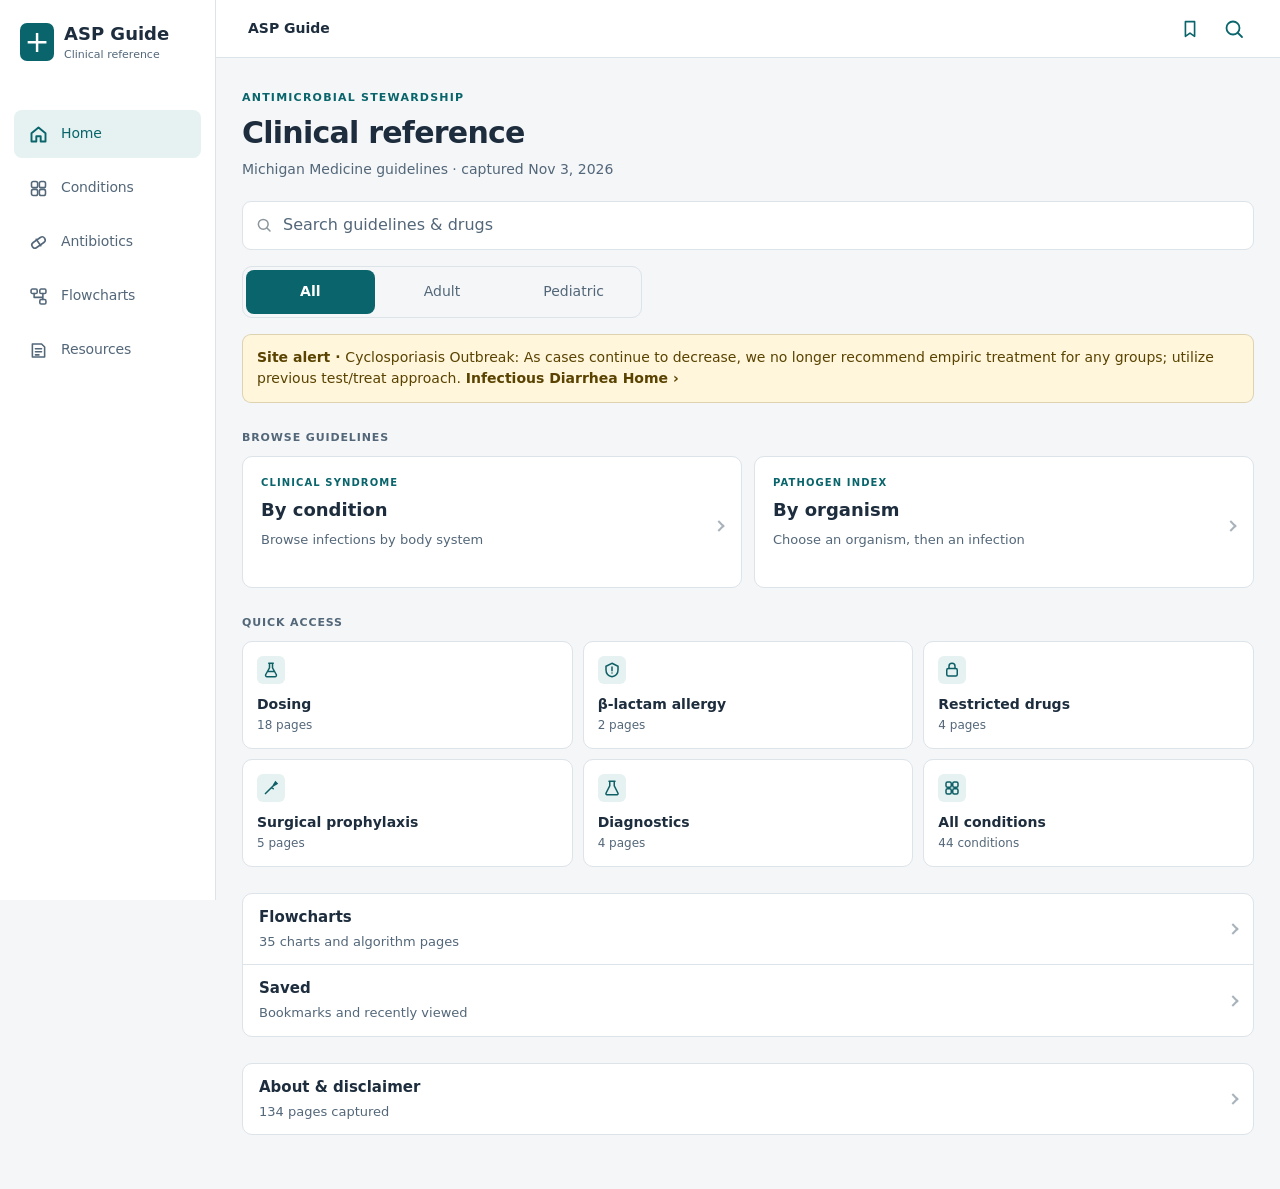
==== commit 7bc70565: "ASP Guide v3" ====
--- a/index.html
+++ b/index.html
@@ -32,6 +32,9 @@
       <button class="bar-btn" id="star" type="button" aria-label="Save" aria-pressed="false" hidden>
         <svg viewBox="0 0 24 24" aria-hidden="true"><path d="M12 3.5l2.6 5.3 5.9.9-4.3 4.1 1 5.8L12 16.9l-5.2 2.7 1-5.8L3.5 9.7l5.9-.9z"/></svg>
       </button>
+      <a class="bar-btn" id="savedbtn" href="#/saved" aria-label="Saved items">
+        <svg viewBox="0 0 24 24" aria-hidden="true"><path d="M7 4h10v16l-5-3.5L7 20z"/></svg>
+      </a>
       <button class="bar-btn" id="searchbtn" type="button" aria-label="Search">
         <svg viewBox="0 0 24 24" aria-hidden="true"><circle cx="11" cy="11" r="6.5"/><path d="M16 16l4 4"/></svg>
       </button>
@@ -48,8 +51,8 @@
     <a href="#/" data-tab="home"><svg viewBox="0 0 24 24" aria-hidden="true"><path d="M4 10.5L12 4l8 6.5V20h-5.5v-6h-5v6H4z"/></svg><span>Home</span></a>
     <a href="#/conditions" data-tab="cond"><svg viewBox="0 0 24 24" aria-hidden="true"><rect x="4" y="4" width="7" height="7" rx="2"/><rect x="13" y="4" width="7" height="7" rx="2"/><rect x="4" y="13" width="7" height="7" rx="2"/><rect x="13" y="13" width="7" height="7" rx="2"/></svg><span>Conditions</span></a>
     <a href="#/drugs" data-tab="drugs"><svg viewBox="0 0 24 24" aria-hidden="true"><rect x="3.5" y="8.5" width="17" height="7" rx="3.5" transform="rotate(-35 12 12)"/><path d="M9.4 8.3l5.2 7.4"/></svg><span>Antibiotics</span></a>
+    <a href="#/charts" data-tab="charts"><svg viewBox="0 0 24 24" aria-hidden="true"><rect x="3.5" y="3.5" width="7" height="5" rx="1.5"/><rect x="13.5" y="15.5" width="7" height="5" rx="1.5"/><rect x="13.5" y="3.5" width="7" height="5" rx="1.5"/><path d="M7 8.5v4.5h10M17 8.5v7"/></svg><span>Flowcharts</span></a>
     <a href="#/res" data-tab="res"><svg viewBox="0 0 24 24" aria-hidden="true"><path d="M5 4.5h10.5L19 8v11.5H5z"/><path d="M8.5 10h7M8.5 13.5h7M8.5 17h4"/></svg><span>Resources</span></a>
-    <a href="#/saved" data-tab="saved"><svg viewBox="0 0 24 24" aria-hidden="true"><path d="M12 3.5l2.6 5.3 5.9.9-4.3 4.1 1 5.8L12 16.9l-5.2 2.7 1-5.8L3.5 9.7l5.9-.9z"/></svg><span>Saved</span></a>
   </nav>
 
   <script src="app.js" defer></script>
--- a/styles.css
+++ b/styles.css
@@ -521,3 +521,71 @@
 @media (max-width:359px) {.reader-tools {grid-template-columns:1fr;}}
 .bar.bar-large .bar-right {justify-self:end;}
 :root[data-theme="dark"] .qa-icon {filter:brightness(2.4) saturate(.6);}
+
+/* ===== v3 additions ===== */
+.sr-only {position:absolute;width:1px;height:1px;padding:0;margin:-1px;overflow:hidden;clip:rect(0 0 0 0);white-space:nowrap;border:0;}
+/* header: saved-items button */
+#savedbtn svg {width:22px;height:22px;}
+.bar {grid-template-columns:minmax(44px,auto) 1fr minmax(44px,auto);}
+.bar-right {flex-wrap:nowrap;}
+
+/* guideline meta */
+.rd-meta-wrap {margin:0 0 14px;}
+.rd-meta {display:flex;flex-wrap:wrap;align-items:center;gap:6px 14px;margin:0;font-size:14px;}
+.rd-meta a {display:inline-flex;align-items:center;min-height:44px;font-weight:600;}
+.rd-approvals {margin:2px 0 0;font-size:12px;color:var(--muted);line-height:1.5;}
+.pill-ok {background:color-mix(in srgb,var(--accent) 16%,transparent);color:var(--accent);}
+
+/* pocket-card steps */
+.step {display:grid;grid-template-columns:32px 1fr;gap:12px;padding:14px 0;border-top:1px solid var(--line);}
+.step:first-of-type {border-top:0;}
+.step-n {width:32px;height:32px;border-radius:50%;background:var(--accent);color:var(--accent-ink);display:grid;place-items:center;font-weight:700;font-size:15px;}
+.step-title {margin:4px 0 0;font-weight:650;line-height:1.4;}
+.step-sub {margin:8px 0 0;padding-left:1.1em;}
+.step-sub li {margin:4px 0;}
+.step-sub li::marker {color:var(--accent);}
+.step-kv {margin:10px 0 0;display:grid;gap:6px;}
+.step-kv div {display:grid;grid-template-columns:1fr auto;gap:4px 12px;align-items:baseline;padding:9px 12px;border:1px solid var(--line);border-radius:8px;background:var(--card);}
+.step-kv dt {margin:0;font-size:.94em;}
+.step-kv dd {margin:0;font-weight:700;white-space:nowrap;text-align:right;}
+@media (max-width:380px) { .step-kv div {grid-template-columns:1fr;} .step-kv dd {text-align:left;} }
+.step-jump {display:inline-flex;align-items:center;min-height:44px;font-weight:600;font-size:14px;}
+.footnotes {margin:18px 0;padding:12px 14px;border:1px solid var(--line);border-radius:10px;background:var(--card);font-size:.9em;}
+.fn-h {margin:0 0 6px;font-size:12px;letter-spacing:.06em;text-transform:uppercase;color:var(--muted);}
+.footnotes ol {margin:0;padding-left:1.4em;}
+.footnotes li {margin:6px 0;line-height:1.5;}
+
+/* table: column that applies to every row */
+.shared-note {margin:8px 0 12px;padding:12px 14px;border:1px solid var(--line);border-left:3px solid var(--accent);border-radius:0 8px 8px 0;background:var(--card);}
+.shared-h {font-size:11px;font-weight:700;letter-spacing:.06em;text-transform:uppercase;color:var(--muted);margin-bottom:6px;}
+.shared-label {font-weight:700;margin:6px 0 2px;}
+.shared-item + .shared-item {margin-top:10px;padding-top:10px;border-top:1px dashed var(--line);}
+.shared-item p {margin:.2em 0;}
+
+/* figures */
+.fig-open {display:block;}
+.fig figcaption {display:flex;flex-wrap:wrap;gap:4px 8px;align-items:center;}
+.fig figcaption a, .fig-links a {display:inline-flex;align-items:center;min-height:44px;font-weight:600;}
+.fig-text p {margin:.25em 0;font-size:.95em;}
+.flow-top {display:flex;justify-content:space-between;align-items:center;gap:8px;}
+.flow-src {font-size:13px;font-weight:600;display:inline-flex;align-items:center;min-height:44px;}
+
+/* flowcharts index + chart view */
+.chart-row .row-pg {font-weight:500;color:var(--muted);}
+.chart-meta {display:flex;flex-wrap:wrap;gap:6px;margin-top:8px;}
+.chart-links {margin:4px 0 14px;padding:10px 12px;border:1px solid var(--line);border-radius:10px;background:var(--card);}
+.chart-links-h {display:block;font-size:12px;font-weight:700;letter-spacing:.04em;color:var(--muted);margin-bottom:8px;}
+.chart-links .chip {min-height:44px;display:inline-flex;align-items:center;}
+.chart-actions {display:flex;flex-wrap:wrap;gap:8px;align-items:center;margin:4px 0 18px;}
+.chart-actions .btn {margin:0;min-height:44px;display:inline-flex;align-items:center;}
+.offline-panel {margin:4px 0 8px;}
+.offline-panel .btn {margin-top:8px;}
+
+/* tabs: five tabs fit a 320px screen */
+.tabs a span {white-space:nowrap;letter-spacing:-.01em;}
+@media (max-width:340px) { .tabs a {font-size:9.5px;} }
+
+/* numbered / lettered list items keep the source's own enumerator instead of a bullet */
+.rd-ul li.li-n { list-style: none; }
+.rd-ul li.li-n .li-num { font-weight: 600; margin-right: .4em; font-variant-numeric: tabular-nums; }
+.rd-body p.source-disc { font-size: .82em; color: var(--muted); line-height: 1.5; }
